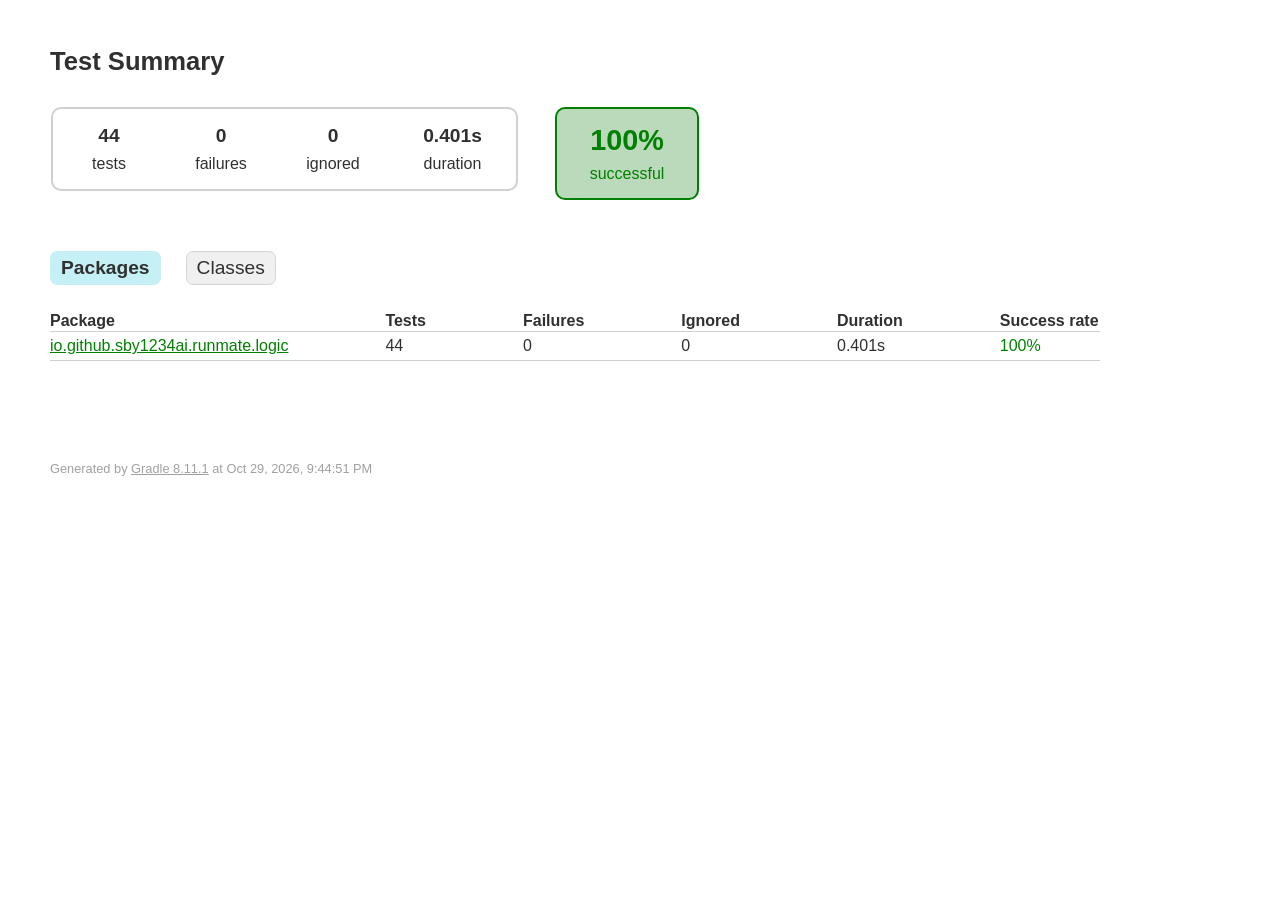
==== tests/testDebugUnitTest/index.html @ f58db13f "ci 3915d01" ====
<!DOCTYPE html>
<html>
<head>
<meta http-equiv="Content-Type" content="text/html; charset=utf-8"/>
<meta http-equiv="x-ua-compatible" content="IE=edge"/>
<title>Test results - Test Summary</title>
<link href="css/base-style.css" rel="stylesheet" type="text/css"/>
<link href="css/style.css" rel="stylesheet" type="text/css"/>
<script src="js/report.js" type="text/javascript"></script>
</head>
<body>
<div id="content">
<h1>Test Summary</h1>
<div id="summary">
<table>
<tr>
<td>
<div class="summaryGroup">
<table>
<tr>
<td>
<div class="infoBox" id="tests">
<div class="counter">44</div>
<p>tests</p>
</div>
</td>
<td>
<div class="infoBox" id="failures">
<div class="counter">0</div>
<p>failures</p>
</div>
</td>
<td>
<div class="infoBox" id="ignored">
<div class="counter">0</div>
<p>ignored</p>
</div>
</td>
<td>
<div class="infoBox" id="duration">
<div class="counter">0.401s</div>
<p>duration</p>
</div>
</td>
</tr>
</table>
</div>
</td>
<td>
<div class="infoBox success" id="successRate">
<div class="percent">100%</div>
<p>successful</p>
</div>
</td>
</tr>
</table>
</div>
<div id="tabs">
<ul class="tabLinks">
<li>
<a href="#tab0">Packages</a>
</li>
<li>
<a href="#tab1">Classes</a>
</li>
</ul>
<div id="tab0" class="tab">
<h2>Packages</h2>
<table>
<thead>
<tr>
<th>Package</th>
<th>Tests</th>
<th>Failures</th>
<th>Ignored</th>
<th>Duration</th>
<th>Success rate</th>
</tr>
</thead>
<tbody>
<tr>
<td class="success">
<a href="packages/io.github.sby1234ai.runmate.logic.html">io.github.sby1234ai.runmate.logic</a>
</td>
<td>44</td>
<td>0</td>
<td>0</td>
<td>0.401s</td>
<td class="success">100%</td>
</tr>
</tbody>
</table>
</div>
<div id="tab1" class="tab">
<h2>Classes</h2>
<table>
<thead>
<tr>
<th>Class</th>
<th>Tests</th>
<th>Failures</th>
<th>Ignored</th>
<th>Duration</th>
<th>Success rate</th>
</tr>
</thead>
<tbody>
<tr>
<td class="success">
<a href="classes/io.github.sby1234ai.runmate.logic.CheckpointTest.html">io.github.sby1234ai.runmate.logic.CheckpointTest</a>
</td>
<td>2</td>
<td>0</td>
<td>0</td>
<td>0.094s</td>
<td class="success">100%</td>
</tr>
<tr>
<td class="success">
<a href="classes/io.github.sby1234ai.runmate.logic.CoachingTest.html">io.github.sby1234ai.runmate.logic.CoachingTest</a>
</td>
<td>9</td>
<td>0</td>
<td>0</td>
<td>0.093s</td>
<td class="success">100%</td>
</tr>
<tr>
<td class="success">
<a href="classes/io.github.sby1234ai.runmate.logic.FormatTest.html">io.github.sby1234ai.runmate.logic.FormatTest</a>
</td>
<td>1</td>
<td>0</td>
<td>0</td>
<td>0.047s</td>
<td class="success">100%</td>
</tr>
<tr>
<td class="success">
<a href="classes/io.github.sby1234ai.runmate.logic.GpxTest.html">io.github.sby1234ai.runmate.logic.GpxTest</a>
</td>
<td>1</td>
<td>0</td>
<td>0</td>
<td>0.011s</td>
<td class="success">100%</td>
</tr>
<tr>
<td class="success">
<a href="classes/io.github.sby1234ai.runmate.logic.MotionClassifierTest.html">io.github.sby1234ai.runmate.logic.MotionClassifierTest</a>
</td>
<td>5</td>
<td>0</td>
<td>0</td>
<td>0.017s</td>
<td class="success">100%</td>
</tr>
<tr>
<td class="success">
<a href="classes/io.github.sby1234ai.runmate.logic.PauseBreakTest.html">io.github.sby1234ai.runmate.logic.PauseBreakTest</a>
</td>
<td>3</td>
<td>0</td>
<td>0</td>
<td>0.001s</td>
<td class="success">100%</td>
</tr>
<tr>
<td class="success">
<a href="classes/io.github.sby1234ai.runmate.logic.PauseScenarioTest.html">io.github.sby1234ai.runmate.logic.PauseScenarioTest</a>
</td>
<td>6</td>
<td>0</td>
<td>0</td>
<td>0.075s</td>
<td class="success">100%</td>
</tr>
<tr>
<td class="success">
<a href="classes/io.github.sby1234ai.runmate.logic.RunStatsTest.html">io.github.sby1234ai.runmate.logic.RunStatsTest</a>
</td>
<td>4</td>
<td>0</td>
<td>0</td>
<td>0.005s</td>
<td class="success">100%</td>
</tr>
<tr>
<td class="success">
<a href="classes/io.github.sby1234ai.runmate.logic.SmootherTest.html">io.github.sby1234ai.runmate.logic.SmootherTest</a>
</td>
<td>2</td>
<td>0</td>
<td>0</td>
<td>0.023s</td>
<td class="success">100%</td>
</tr>
<tr>
<td class="success">
<a href="classes/io.github.sby1234ai.runmate.logic.StepsTest.html">io.github.sby1234ai.runmate.logic.StepsTest</a>
</td>
<td>5</td>
<td>0</td>
<td>0</td>
<td>0.005s</td>
<td class="success">100%</td>
</tr>
<tr>
<td class="success">
<a href="classes/io.github.sby1234ai.runmate.logic.UpdateTest.html">io.github.sby1234ai.runmate.logic.UpdateTest</a>
</td>
<td>2</td>
<td>0</td>
<td>0</td>
<td>0.024s</td>
<td class="success">100%</td>
</tr>
<tr>
<td class="success">
<a href="classes/io.github.sby1234ai.runmate.logic.WeatherTest.html">io.github.sby1234ai.runmate.logic.WeatherTest</a>
</td>
<td>4</td>
<td>0</td>
<td>0</td>
<td>0.006s</td>
<td class="success">100%</td>
</tr>
</tbody>
</table>
</div>
</div>
<div id="footer">
<p>
<div>
<label class="hidden" id="label-for-line-wrapping-toggle" for="line-wrapping-toggle">Wrap lines
<input id="line-wrapping-toggle" type="checkbox" autocomplete="off"/>
</label>
</div>Generated by 
<a href="http://www.gradle.org">Gradle 8.11.1</a> at Oct 29, 2026, 9:44:51 PM</p>
</div>
</div>
</body>
</html>
---- tests/testDebugUnitTest/css/base-style.css ----
body {
    margin: 0;
    padding: 0;
    font-family: sans-serif;
    font-size: 12pt;
}

body, a, a:visited {
    color: #303030;
}

#content {
    padding-left: 50px;
    padding-right: 50px;
    padding-top: 30px;
    padding-bottom: 30px;
}

#content h1 {
    font-size: 160%;
    margin-bottom: 10px;
}

#footer {
    margin-top: 100px;
    font-size: 80%;
    white-space: nowrap;
}

#footer, #footer a {
    color: #a0a0a0;
}

#line-wrapping-toggle {
    vertical-align: middle;
}

#label-for-line-wrapping-toggle {
    vertical-align: middle;
}

ul {
    margin-left: 0;
}

h1, h2, h3 {
    white-space: nowrap;
}

h2 {
    font-size: 120%;
}

ul.tabLinks {
    padding-left: 0;
    padding-top: 10px;
    padding-bottom: 10px;
    overflow: auto;
    min-width: 800px;
    width: auto !important;
    width: 800px;
}

ul.tabLinks li {
    float: left;
    height: 100%;
    list-style: none;
    padding-left: 10px;
    padding-right: 10px;
    padding-top: 5px;
    padding-bottom: 5px;
    margin-bottom: 0;
    -moz-border-radius: 7px;
    border-radius: 7px;
    margin-right: 25px;
    border: solid 1px #d4d4d4;
    background-color: #f0f0f0;
}

ul.tabLinks li:hover {
    background-color: #fafafa;
}

ul.tabLinks li.selected {
    background-color: #c5f0f5;
    border-color: #c5f0f5;
}

ul.tabLinks a {
    font-size: 120%;
    display: block;
    outline: none;
    text-decoration: none;
    margin: 0;
    padding: 0;
}

ul.tabLinks li h2 {
    margin: 0;
    padding: 0;
}

div.tab {
}

div.selected {
    display: block;
}

div.deselected {
    display: none;
}

div.tab table {
    min-width: 350px;
    width: auto !important;
    width: 350px;
    border-collapse: collapse;
}

div.tab th, div.tab table {
    border-bottom: solid #d0d0d0 1px;
}

div.tab th {
    text-align: left;
    white-space: nowrap;
    padding-left: 6em;
}

div.tab th:first-child {
    padding-left: 0;
}

div.tab td {
    white-space: nowrap;
    padding-left: 6em;
    padding-top: 5px;
    padding-bottom: 5px;
}

div.tab td:first-child {
    padding-left: 0;
}

div.tab td.numeric, div.tab th.numeric {
    text-align: right;
}

span.code {
    display: inline-block;
    margin-top: 0em;
    margin-bottom: 1em;
}

span.code pre {
    font-size: 11pt;
    padding-top: 10px;
    padding-bottom: 10px;
    padding-left: 10px;
    padding-right: 10px;
    margin: 0;
    background-color: #f7f7f7;
    border: solid 1px #d0d0d0;
    min-width: 700px;
    width: auto !important;
    width: 700px;
}

span.wrapped pre {
    word-wrap: break-word;
    white-space: pre-wrap;
    word-break: break-all;
}

label.hidden {
    display: none;
}
---- tests/testDebugUnitTest/css/style.css ----
#summary {
    margin-top: 30px;
    margin-bottom: 40px;
}

#summary table {
    border-collapse: collapse;
}

#summary td {
    vertical-align: top;
}

.breadcrumbs, .breadcrumbs a {
    color: #606060;
}

.infoBox {
    width: 110px;
    padding-top: 15px;
    padding-bottom: 15px;
    text-align: center;
}

.infoBox p {
    margin: 0;
}

.counter, .percent {
    font-size: 120%;
    font-weight: bold;
    margin-bottom: 8px;
}

#duration {
    width: 125px;
}

#successRate, .summaryGroup {
    border: solid 2px #d0d0d0;
    -moz-border-radius: 10px;
    border-radius: 10px;
}

#successRate {
    width: 140px;
    margin-left: 35px;
}

#successRate .percent {
    font-size: 180%;
}

.success, .success a {
    color: #008000;
}

div.success, #successRate.success {
    background-color: #bbd9bb;
    border-color: #008000;
}

.failures, .failures a {
    color: #b60808;
}

.skipped, .skipped a {
    color: #c09853;
}

div.failures, #successRate.failures {
    background-color: #ecdada;
    border-color: #b60808;
}

ul.linkList {
    padding-left: 0;
}

ul.linkList li {
    list-style: none;
    margin-bottom: 5px;
}
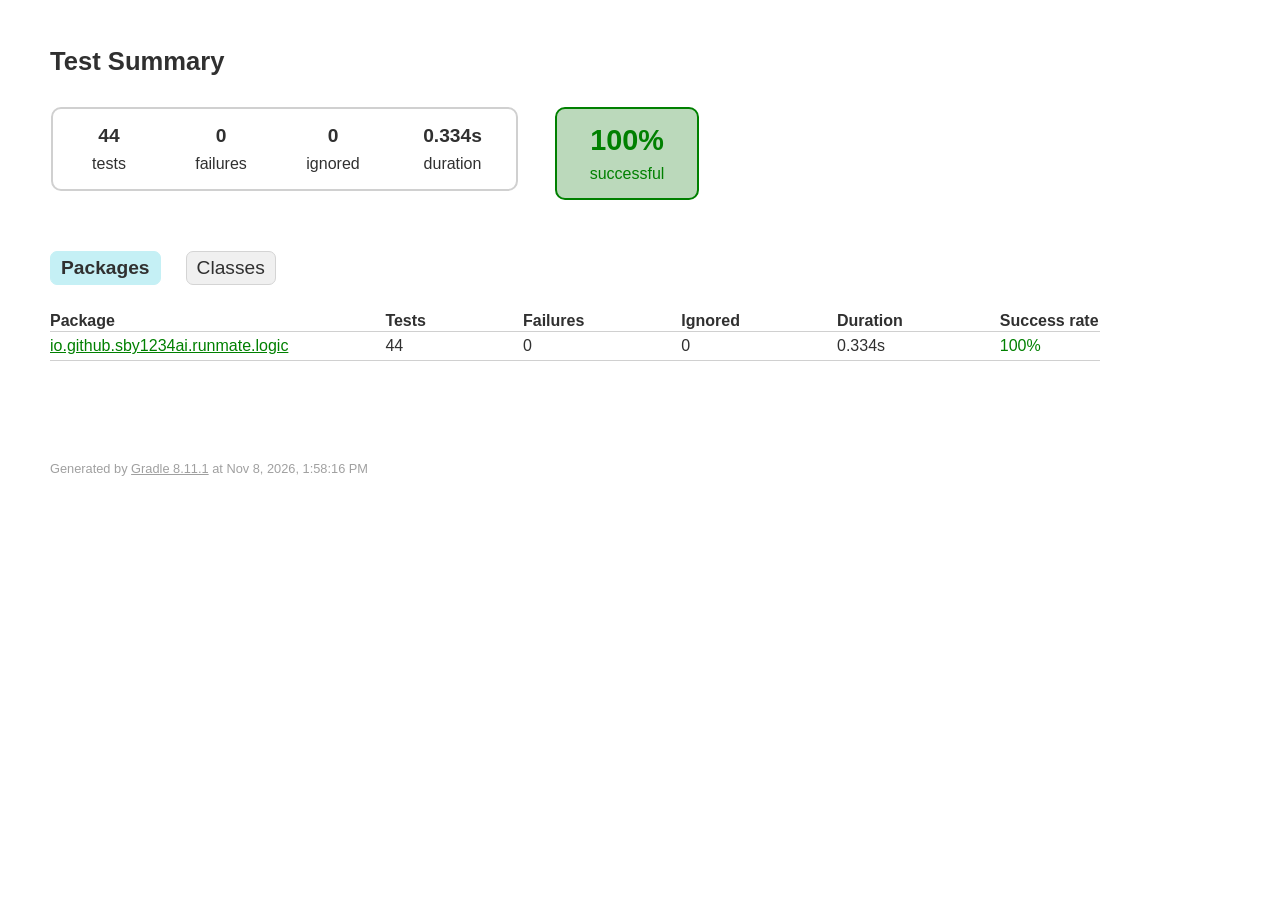
==== commit ef00fe93: "ci 6cba6bc" ====
--- a/tests/testDebugUnitTest/index.html
+++ b/tests/testDebugUnitTest/index.html
@@ -38,7 +38,7 @@
 </td>
 <td>
 <div class="infoBox" id="duration">
-<div class="counter">0.401s</div>
+<div class="counter">0.334s</div>
 <p>duration</p>
 </div>
 </td>
@@ -85,7 +85,7 @@
 <td>44</td>
 <td>0</td>
 <td>0</td>
-<td>0.401s</td>
+<td>0.334s</td>
 <td class="success">100%</td>
 </tr>
 </tbody>
@@ -112,7 +112,7 @@
 <td>2</td>
 <td>0</td>
 <td>0</td>
-<td>0.094s</td>
+<td>0.052s</td>
 <td class="success">100%</td>
 </tr>
 <tr>
@@ -122,7 +122,7 @@
 <td>9</td>
 <td>0</td>
 <td>0</td>
-<td>0.093s</td>
+<td>0.081s</td>
 <td class="success">100%</td>
 </tr>
 <tr>
@@ -132,7 +132,7 @@
 <td>1</td>
 <td>0</td>
 <td>0</td>
-<td>0.047s</td>
+<td>0.040s</td>
 <td class="success">100%</td>
 </tr>
 <tr>
@@ -142,7 +142,7 @@
 <td>1</td>
 <td>0</td>
 <td>0</td>
-<td>0.011s</td>
+<td>0.007s</td>
 <td class="success">100%</td>
 </tr>
 <tr>
@@ -152,7 +152,7 @@
 <td>5</td>
 <td>0</td>
 <td>0</td>
-<td>0.017s</td>
+<td>0.023s</td>
 <td class="success">100%</td>
 </tr>
 <tr>
@@ -162,7 +162,7 @@
 <td>3</td>
 <td>0</td>
 <td>0</td>
-<td>0.001s</td>
+<td>0.004s</td>
 <td class="success">100%</td>
 </tr>
 <tr>
@@ -172,7 +172,7 @@
 <td>6</td>
 <td>0</td>
 <td>0</td>
-<td>0.075s</td>
+<td>0.071s</td>
 <td class="success">100%</td>
 </tr>
 <tr>
@@ -182,7 +182,7 @@
 <td>4</td>
 <td>0</td>
 <td>0</td>
-<td>0.005s</td>
+<td>0.004s</td>
 <td class="success">100%</td>
 </tr>
 <tr>
@@ -192,7 +192,7 @@
 <td>2</td>
 <td>0</td>
 <td>0</td>
-<td>0.023s</td>
+<td>0.018s</td>
 <td class="success">100%</td>
 </tr>
 <tr>
@@ -202,7 +202,7 @@
 <td>5</td>
 <td>0</td>
 <td>0</td>
-<td>0.005s</td>
+<td>0.004s</td>
 <td class="success">100%</td>
 </tr>
 <tr>
@@ -236,7 +236,7 @@
 <input id="line-wrapping-toggle" type="checkbox" autocomplete="off"/>
 </label>
 </div>Generated by 
-<a href="http://www.gradle.org">Gradle 8.11.1</a> at Oct 29, 2026, 9:44:51 PM</p>
+<a href="http://www.gradle.org">Gradle 8.11.1</a> at Nov 8, 2026, 1:58:16 PM</p>
 </div>
 </div>
 </body>
